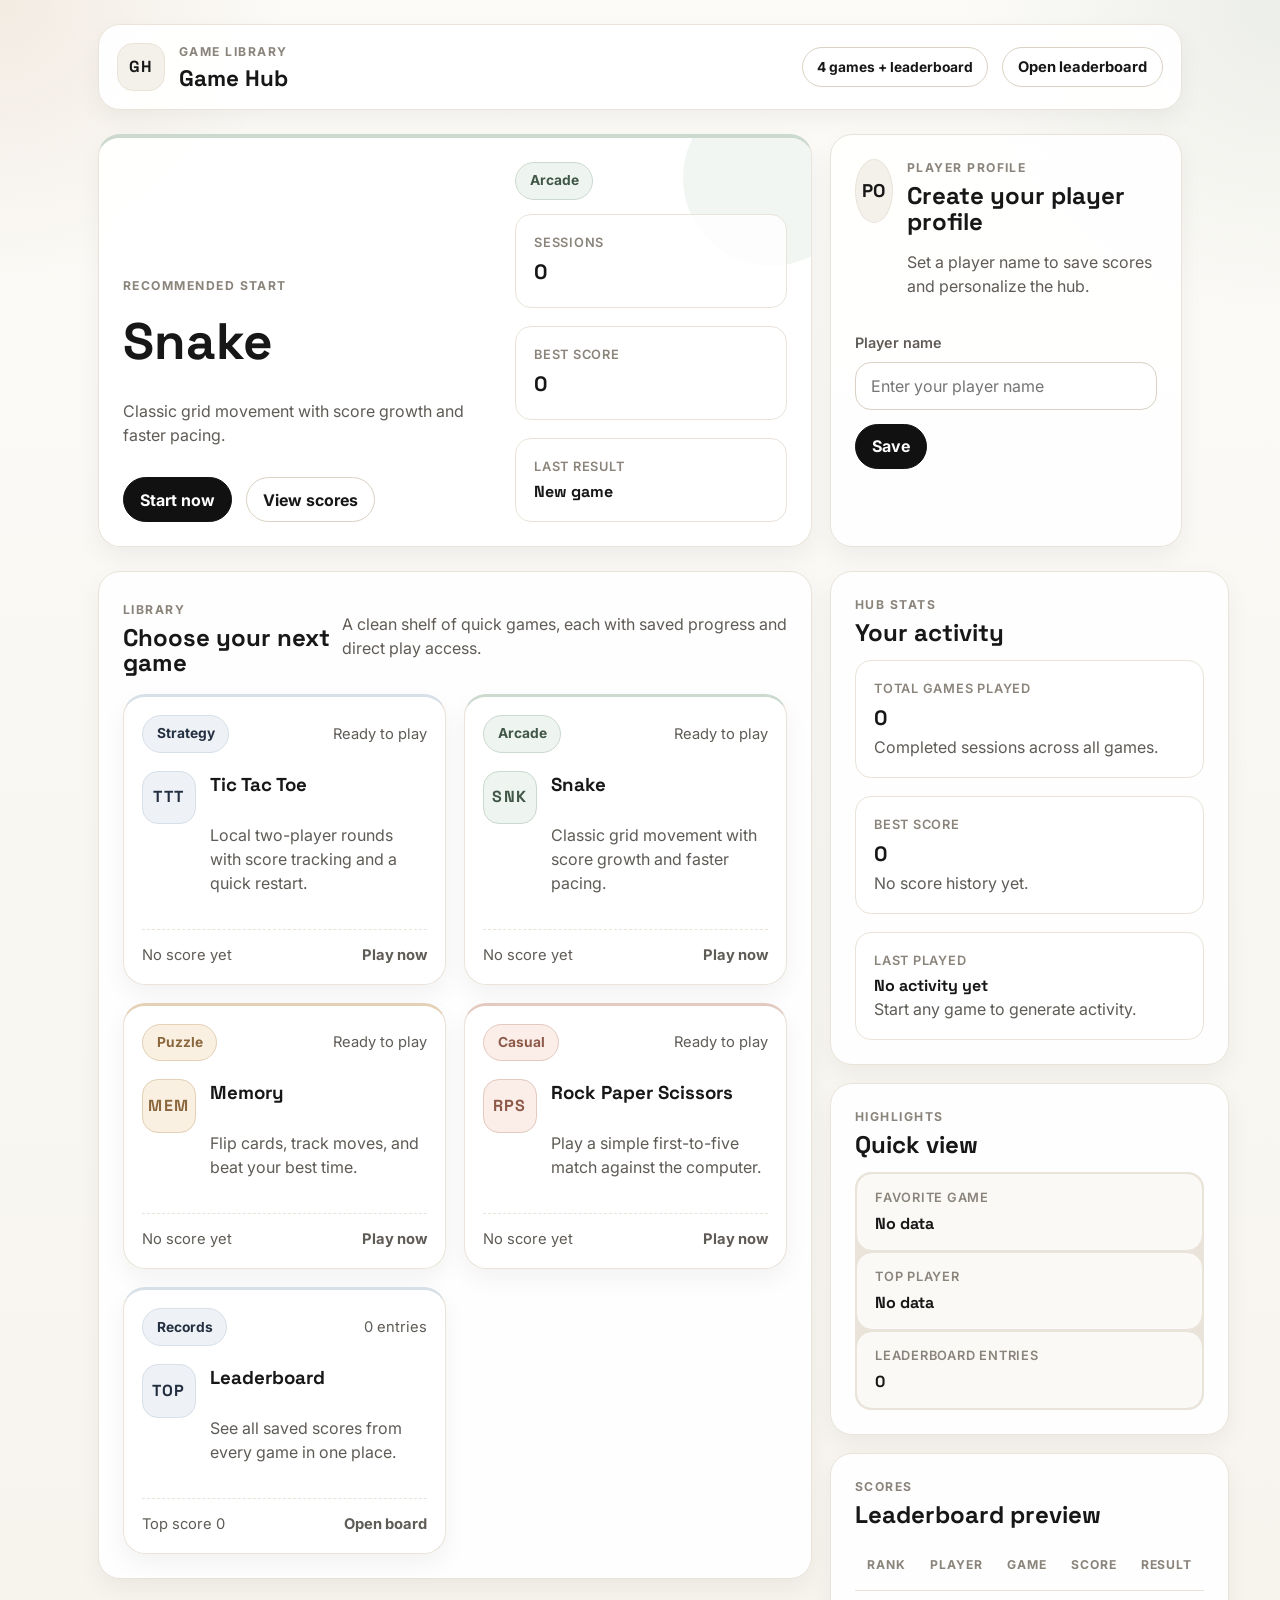
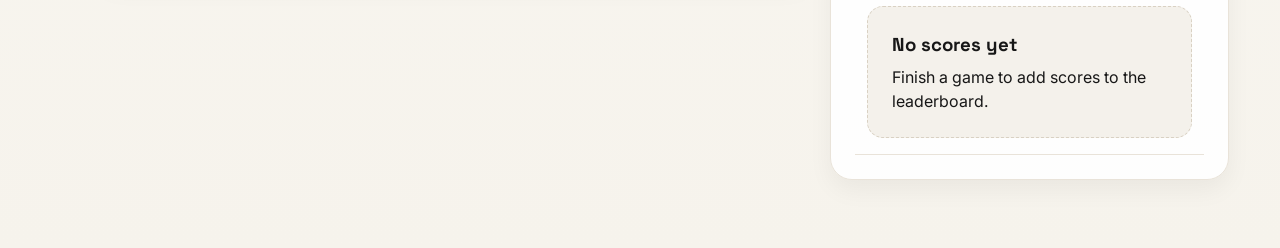
==== index.html @ f9f98b9a "Add Game Hub web app" ====
﻿<!DOCTYPE html>
<html lang="en">
<head>
  <meta charset="UTF-8">
  <meta name="viewport" content="width=device-width, initial-scale=1.0">
  <meta name="theme-color" content="#f7f5f0">
  <title>Game Hub</title>
  <link rel="stylesheet" href="styles/variables.css">
  <link rel="stylesheet" href="styles/global.css">
</head>
<body data-page="dashboard">
  <main class="app-shell app-shell-dashboard">
    <header class="topbar glass-card topbar-dashboard">
      <div class="brand">
        <div class="brand-mark">GH</div>
        <div>
          <p class="eyebrow">Game library</p>
          <h1 class="brand-title">Game Hub</h1>
        </div>
      </div>
      <div class="topbar-actions">
        <span class="topbar-pill">4 games + leaderboard</span>
        <a class="button button-secondary button-small" href="games/leaderboard/index.html">Open leaderboard</a>
      </div>
    </header>

    <section class="hub-hero">
      <article class="glass-card featured-panel tone-sage" id="featuredPanel">
        <div class="featured-copy">
          <p class="eyebrow" id="featuredEyebrow">Recommended start</p>
          <h2 class="hero-title featured-title" id="featuredGameName">Snake</h2>
          <p class="hero-text" id="featuredGameCopy">A quick arcade run is a great way to jump into the hub.</p>
          <div class="hero-actions">
            <a class="button" id="featuredGameLink" href="games/snake/index.html">Play now</a>
            <a class="button button-secondary" href="games/leaderboard/index.html">View scores</a>
          </div>
        </div>

        <div class="featured-side">
          <span class="feature-tag" id="featuredGameCategory">Arcade</span>
          <div class="feature-stats">
            <article class="feature-stat">
              <span class="stat-label">Sessions</span>
              <strong class="stat-value" id="featuredSessions">0</strong>
            </article>
            <article class="feature-stat">
              <span class="stat-label">Best score</span>
              <strong class="stat-value" id="featuredBestScore">0</strong>
            </article>
            <article class="feature-stat">
              <span class="stat-label">Last result</span>
              <strong class="stat-value stat-value-small" id="featuredLastResult">New game</strong>
            </article>
          </div>
        </div>
      </article>

      <aside class="glass-card profile-panel">
        <div class="profile-head">
          <div class="profile-avatar" id="profileAvatar">GH</div>
          <div>
            <p class="eyebrow">Player profile</p>
            <h2 class="profile-title" id="profileHeading">Create your player profile</h2>
            <p class="profile-copy" id="profileCopy">Set a player name to save scores and personalize the hub.</p>
          </div>
        </div>

        <div class="profile-actions">
          <button class="button button-secondary button-small is-hidden" id="editProfileBtn" type="button">Edit name</button>
        </div>

        <form class="profile-form" id="profileForm" novalidate>
          <label class="field" for="playerNameInput">
            <span class="field-label">Player name</span>
            <input
              class="field-input"
              id="playerNameInput"
              name="playerName"
              type="text"
              maxlength="18"
              placeholder="Enter your player name"
              autocomplete="nickname"
            >
          </label>
          <div class="profile-form-actions">
            <button class="button" id="saveProfileBtn" type="submit">Save</button>
            <button class="button button-secondary" id="cancelProfileBtn" type="button">Cancel</button>
          </div>
        </form>
      </aside>
    </section>

    <section class="dashboard-main">
      <section class="glass-card library-panel">
        <div class="section-header">
          <div>
            <p class="eyebrow">Library</p>
            <h2 class="section-title">Choose your next game</h2>
          </div>
          <p class="section-copy">A clean shelf of quick games, each with saved progress and direct play access.</p>
        </div>
        <div class="game-grid game-grid-dashboard" id="gameGrid"></div>
      </section>

      <aside class="sidebar-stack">
        <article class="glass-card stats-panel">
          <div class="section-header section-header-compact">
            <div>
              <p class="eyebrow">Hub stats</p>
              <h2 class="section-title">Your activity</h2>
            </div>
          </div>

          <div class="stats-grid stats-grid-compact">
            <article class="stat-card">
              <span class="stat-label">Total games played</span>
              <strong class="stat-value" id="totalGamesPlayed">0</strong>
              <span class="stat-copy">Completed sessions across all games.</span>
            </article>

            <article class="stat-card">
              <span class="stat-label">Best score</span>
              <strong class="stat-value" id="bestScoreValue">0</strong>
              <span class="stat-copy" id="bestScoreContext">No score history yet.</span>
            </article>

            <article class="stat-card">
              <span class="stat-label">Last played</span>
              <strong class="stat-value stat-value-small" id="lastPlayedGame">No activity yet</strong>
              <span class="stat-copy" id="lastPlayedTime">Start any game to generate activity.</span>
            </article>
          </div>
        </article>

        <article class="glass-card info-panel">
          <div class="section-header section-header-compact">
            <div>
              <p class="eyebrow">Highlights</p>
              <h2 class="section-title">Quick view</h2>
            </div>
          </div>

          <div class="insight-list">
            <div class="insight-item">
              <span class="summary-inline-label">Favorite game</span>
              <strong id="favoriteGameValue">No data</strong>
            </div>
            <div class="insight-item">
              <span class="summary-inline-label">Top player</span>
              <strong id="topPlayerValue">No data</strong>
            </div>
            <div class="insight-item">
              <span class="summary-inline-label">Leaderboard entries</span>
              <strong id="leaderboardEntriesValue">0</strong>
            </div>
          </div>
        </article>

        <article class="glass-card leaderboard-card">
          <div class="section-header section-header-compact">
            <div>
              <p class="eyebrow">Scores</p>
              <h2 class="section-title">Leaderboard preview</h2>
            </div>
          </div>

          <div class="table-wrap">
            <table class="leaderboard-table">
              <thead>
                <tr>
                  <th>Rank</th>
                  <th>Player</th>
                  <th>Game</th>
                  <th>Score</th>
                  <th>Result</th>
                </tr>
              </thead>
              <tbody id="leaderboardPreviewBody"></tbody>
            </table>
          </div>
        </article>
      </aside>
    </section>
  </main>

  <script src="shared/config.js" defer></script>
  <script src="shared/storage.js" defer></script>
  <script src="shared/scoreboard.js" defer></script>
  <script src="shared/ui.js" defer></script>
  <script src="script.js" defer></script>
</body>
</html>
---- styles/variables.css ----
﻿:root {
  color-scheme: light;
  --font-heading: "Space Grotesk", "Inter", "Segoe UI", sans-serif;
  --font-body: "Inter", "Segoe UI", sans-serif;
  --page-max: 1120px;
  --radius-xl: 28px;
  --radius-lg: 22px;
  --radius-md: 16px;
  --radius-sm: 12px;
  --space-1: 0.375rem;
  --space-2: 0.625rem;
  --space-3: 0.875rem;
  --space-4: 1.125rem;
  --space-5: 1.5rem;
  --space-6: 2rem;
  --space-7: 2.75rem;
  --bg-page: #fbfaf7;
  --bg-canvas: #f5f3ee;
  --bg-card: #ffffff;
  --bg-soft: #f4f1eb;
  --line-soft: #e9e3d9;
  --line-strong: #d9d1c3;
  --text-primary: #171717;
  --text-secondary: #5f5b56;
  --text-muted: #8a847b;
  --accent-cyan: #1f2937;
  --accent-green: #5f7a64;
  --accent-amber: #a97842;
  --accent-coral: #a85d4a;
  --shadow-card: 0 10px 24px rgba(24, 21, 18, 0.05);
  --shadow-card-hover: 0 18px 30px rgba(24, 21, 18, 0.08);
  --transition-base: 0.25s ease;
}
---- styles/global.css ----
﻿@import url("https://fonts.googleapis.com/css2?family=Inter:wght@400;500;600;700;800&family=Space+Grotesk:wght@500;700&display=swap");

*,
*::before,
*::after {
  box-sizing: border-box;
}

html {
  scroll-behavior: smooth;
}

body {
  margin: 0;
  min-height: 100vh;
  font-family: var(--font-body);
  background:
    radial-gradient(circle at top left, rgba(169, 120, 66, 0.12), transparent 18rem),
    radial-gradient(circle at top right, rgba(95, 122, 100, 0.1), transparent 20rem),
    linear-gradient(180deg, #fcfbf8 0%, #f6f3ec 100%);
  color: var(--text-primary);
  line-height: 1.5;
}

a {
  color: inherit;
  text-decoration: none;
}

button,
input {
  font: inherit;
}

button {
  cursor: pointer;
}

img,
canvas {
  display: block;
  max-width: 100%;
}

.app-shell,
.page-shell {
  width: min(100%, var(--page-max));
  margin: 0 auto;
  padding: var(--space-5) var(--space-4) var(--space-7);
  opacity: 0;
  transform: translateY(0.75rem);
  transition: opacity 0.35s ease, transform 0.35s ease;
}

body.is-ready .app-shell,
body.is-ready .page-shell {
  opacity: 1;
  transform: translateY(0);
}

.glass-card {
  background: rgba(255, 255, 255, 0.92);
  border: 1px solid var(--line-soft);
  border-radius: var(--radius-lg);
  box-shadow: var(--shadow-card);
}

.topbar {
  display: flex;
  align-items: center;
  justify-content: space-between;
  gap: var(--space-3);
  padding: var(--space-4);
  margin-bottom: var(--space-5);
}

.topbar-dashboard {
  backdrop-filter: blur(10px);
}

.topbar-actions,
.hero-actions,
.profile-form-actions,
.control-group,
.page-actions,
.profile-actions {
  display: flex;
  flex-wrap: wrap;
  gap: var(--space-3);
}

.topbar-pill,
.back-link,
.player-chip,
.feature-tag,
.card-badge {
  display: inline-flex;
  align-items: center;
  justify-content: center;
  min-height: 2.35rem;
  padding: 0 0.85rem;
  border-radius: 999px;
  font-size: 0.86rem;
  font-weight: 700;
}

.topbar-pill,
.back-link,
.player-chip {
  border: 1px solid var(--line-strong);
  background: var(--bg-card);
  color: var(--text-primary);
}

.brand {
  display: flex;
  align-items: center;
  gap: var(--space-3);
}

.brand-mark,
.card-icon {
  display: grid;
  place-items: center;
  width: 3rem;
  height: 3rem;
  border-radius: 1rem;
  border: 1px solid var(--line-soft);
  background: var(--bg-soft);
  color: var(--text-primary);
  font-family: var(--font-heading);
  font-weight: 700;
  letter-spacing: 0.08em;
  text-transform: uppercase;
}

.brand-title,
.hero-title,
.section-title,
.page-title,
.profile-title,
.panel-title {
  margin: 0;
  font-family: var(--font-heading);
  line-height: 1.06;
}

.brand-title {
  font-size: 1.4rem;
}

.hero-title,
.featured-title {
  font-size: clamp(2.2rem, 4vw, 3.8rem);
}

.page-title {
  font-size: clamp(2rem, 4vw, 2.8rem);
}

.eyebrow {
  margin: 0 0 var(--space-1);
  color: var(--text-muted);
  font-size: 0.76rem;
  font-weight: 700;
  letter-spacing: 0.12em;
  text-transform: uppercase;
}

.hero-text,
.profile-copy,
.section-copy,
.field-label,
.helper-text,
.card-copy p,
.card-body p,
.stat-copy,
.table-detail,
.status-message {
  color: var(--text-secondary);
}

.button {
  display: inline-flex;
  align-items: center;
  justify-content: center;
  min-height: 2.8rem;
  padding: 0 1rem;
  border: 1px solid #111111;
  border-radius: 999px;
  background: #111111;
  color: #ffffff;
  font-weight: 700;
  transition: transform var(--transition-base), background var(--transition-base), border-color var(--transition-base), color var(--transition-base), box-shadow var(--transition-base);
}

.button:hover {
  transform: translateY(-0.08rem);
  box-shadow: 0 10px 18px rgba(17, 17, 17, 0.08);
}

.button:active {
  transform: scale(0.98);
}

.button-secondary,
.button-ghost,
.back-link,
.player-chip {
  border: 1px solid var(--line-strong);
  background: var(--bg-card);
  color: var(--text-primary);
  box-shadow: none;
}

.button-danger {
  border-color: #d6b8b1;
  background: #fff6f3;
  color: #7a4135;
}

.button-small,
.back-link,
.player-chip {
  min-height: 2.55rem;
  padding: 0 0.95rem;
  font-size: 0.92rem;
}

.field {
  display: grid;
  gap: 0.5rem;
}

.field-label {
  font-size: 0.9rem;
  font-weight: 600;
}

.field-input {
  width: 100%;
  min-height: 3rem;
  padding: 0 0.95rem;
  border-radius: var(--radius-md);
  border: 1px solid var(--line-strong);
  background: var(--bg-card);
  color: var(--text-primary);
  outline: none;
  transition: border-color var(--transition-base), box-shadow var(--transition-base);
}

.field-input:focus {
  border-color: #111111;
  box-shadow: 0 0 0 0.2rem rgba(17, 17, 17, 0.05);
}

.hub-hero,
.dashboard-main,
.page-hero,
.game-layout,
.stats-grid,
.status-strip,
.summary-grid,
.mini-stat-grid,
.feature-stats,
.sidebar-stack,
.insight-list {
  display: grid;
  gap: var(--space-4);
}

.hub-hero,
.dashboard-main,
.dashboard-section,
.page-hero,
.page-section {
  margin-bottom: var(--space-5);
}

.featured-panel,
.profile-panel,
.library-panel,
.stats-panel,
.info-panel,
.leaderboard-card,
.game-panel,
.game-side-panel,
.page-hero {
  padding: var(--space-5);
}

.featured-panel {
  position: relative;
  overflow: hidden;
  display: grid;
  gap: var(--space-4);
  border-top: 4px solid var(--tone-stroke, var(--line-soft));
}

.featured-panel::after {
  content: "";
  position: absolute;
  top: -3rem;
  right: -3rem;
  width: 11rem;
  height: 11rem;
  border-radius: 50%;
  background: var(--tone-fill, var(--bg-soft));
  opacity: 0.8;
}

.featured-copy,
.featured-side {
  position: relative;
  z-index: 1;
}

.featured-copy {
  display: grid;
  gap: var(--space-3);
}

.featured-side {
  display: grid;
  align-content: start;
  gap: var(--space-3);
}

.feature-tag,
.card-badge {
  width: max-content;
  border: 1px solid var(--tone-stroke, var(--line-soft));
  background: var(--tone-fill, var(--bg-soft));
  color: var(--tone-text, var(--text-primary));
}

.feature-stat,
.stat-card,
.score-pill,
.summary-card,
.mini-stat-card,
.insight-item {
  border: 1px solid var(--line-soft);
  border-radius: var(--radius-md);
  background: rgba(255, 255, 255, 0.78);
}

.feature-stat,
.stat-card,
.score-pill,
.summary-card,
.mini-stat-card {
  padding: var(--space-4);
}

.stat-label,
.pill-label,
.summary-inline-label {
  display: block;
  color: var(--text-muted);
  font-size: 0.8rem;
  font-weight: 600;
  letter-spacing: 0.06em;
  text-transform: uppercase;
}

.stat-value,
.summary-value,
.mini-stat-value {
  display: block;
  margin-top: 0.35rem;
  font-family: var(--font-heading);
  font-size: 1.3rem;
}

.stat-value-small,
.summary-value-small {
  font-size: 1rem;
  line-height: 1.35;
}

.profile-head {
  display: flex;
  align-items: flex-start;
  gap: var(--space-3);
  margin-bottom: var(--space-4);
}

.profile-avatar {
  display: grid;
  place-items: center;
  width: 4rem;
  height: 4rem;
  border-radius: 50%;
  background: var(--bg-soft);
  border: 1px solid var(--line-soft);
  font-family: var(--font-heading);
  font-size: 1.15rem;
  font-weight: 700;
}

.profile-form {
  display: grid;
  gap: var(--space-3);
}

.section-header {
  display: flex;
  flex-direction: column;
  gap: 0.55rem;
  margin-bottom: var(--space-4);
}

.section-header-compact {
  margin-bottom: var(--space-3);
}

.stats-grid {
  grid-template-columns: repeat(auto-fit, minmax(11rem, 1fr));
}

.stats-grid-compact {
  grid-template-columns: 1fr;
}

.game-grid {
  display: grid;
  grid-template-columns: repeat(auto-fit, minmax(16rem, 1fr));
  gap: var(--space-4);
}

.game-card {
  display: flex;
  flex-direction: column;
  gap: var(--space-4);
  padding: var(--space-4);
  border-top: 3px solid var(--tone-stroke, var(--line-soft));
  transition: transform var(--transition-base), box-shadow var(--transition-base), border-color var(--transition-base);
}

.game-card:hover {
  transform: translateY(-0.14rem);
  box-shadow: var(--shadow-card-hover);
}

.game-card-head,
.card-topline,
.card-meta {
  display: flex;
  align-items: center;
  justify-content: space-between;
  gap: var(--space-3);
}

.game-card-body {
  display: grid;
  grid-template-columns: auto 1fr;
  gap: var(--space-3);
  align-items: start;
}

.game-card .card-icon {
  width: 3.35rem;
  height: 3.35rem;
  border-color: var(--tone-stroke, var(--line-soft));
  background: var(--tone-fill, var(--bg-soft));
  color: var(--tone-text, var(--text-primary));
}

.card-copy {
  display: grid;
  gap: 0.5rem;
}

.card-copy h3,
.card-body h3,
.empty-state h3 {
  margin: 0;
  font-family: var(--font-heading);
}

.card-status,
.card-meta span,
.card-link,
.card-link-strong {
  font-size: 0.92rem;
}

.card-status,
.card-meta span,
.card-link {
  color: var(--text-secondary);
}

.card-meta {
  flex-wrap: wrap;
  padding-top: var(--space-3);
  border-top: 1px dashed var(--line-soft);
}

.card-link-strong {
  color: var(--tone-text, var(--text-primary));
  font-weight: 700;
}

.insight-list {
  gap: 1px;
  padding: 1px;
  border-radius: var(--radius-md);
  background: var(--line-soft);
}

.insight-item {
  padding: var(--space-3) var(--space-4);
}

.insight-item strong {
  display: block;
  margin-top: 0.3rem;
  font-family: var(--font-heading);
}

.table-wrap {
  overflow-x: auto;
}

.leaderboard-table {
  width: 100%;
  border-collapse: collapse;
}

.leaderboard-table th,
.leaderboard-table td {
  padding: 0.95rem 0.75rem;
  text-align: left;
  border-bottom: 1px solid var(--line-soft);
  vertical-align: top;
}

.leaderboard-table th {
  color: var(--text-muted);
  font-size: 0.76rem;
  font-weight: 700;
  letter-spacing: 0.08em;
  text-transform: uppercase;
}

.rank-pill {
  display: inline-flex;
  align-items: center;
  justify-content: center;
  min-width: 2rem;
  padding: 0.25rem 0.55rem;
  border-radius: 999px;
  background: var(--bg-soft);
  border: 1px solid var(--line-soft);
  font-weight: 700;
}

.table-player {
  font-weight: 700;
}

.empty-state {
  display: grid;
  gap: 0.4rem;
  padding: var(--space-5);
  border-radius: var(--radius-md);
  border: 1px dashed var(--line-strong);
  background: var(--bg-soft);
}

.empty-state p,
.empty-state h3 {
  margin: 0;
}

.panel-heading {
  display: flex;
  align-items: flex-start;
  justify-content: space-between;
  gap: var(--space-3);
  margin-bottom: var(--space-4);
}

.helper-list {
  display: grid;
  gap: 0.6rem;
  margin: 0;
  padding: 0;
  list-style: none;
}

.helper-list li {
  color: var(--text-secondary);
}

.status-message {
  margin: var(--space-4) 0;
}

.tone-ink {
  --tone-fill: #eef2f6;
  --tone-stroke: #d7dfe8;
  --tone-text: #243041;
}

.tone-sage {
  --tone-fill: #eef4ef;
  --tone-stroke: #ccd9cf;
  --tone-text: #405747;
}

.tone-amber {
  --tone-fill: #faf0e2;
  --tone-stroke: #e3d0b5;
  --tone-text: #8b673d;
}

.tone-clay {
  --tone-fill: #fbede8;
  --tone-stroke: #e3c9c0;
  --tone-text: #8d5a4a;
}

.is-hidden {
  display: none !important;
}

.toast-stack {
  position: fixed;
  right: 1rem;
  bottom: 1rem;
  z-index: 20;
  display: grid;
  gap: 0.75rem;
}

.toast {
  min-width: 15rem;
  max-width: 22rem;
  padding: 0.9rem 1rem;
  border-radius: var(--radius-md);
  border: 1px solid var(--line-strong);
  background: #ffffff;
  box-shadow: var(--shadow-card);
}

.toast[data-tone="error"] {
  border-color: #d6b8b1;
}

.toast[data-tone="success"] {
  border-color: #cfd8cb;
}

@media (min-width: 880px) {
  .hub-hero {
    grid-template-columns: minmax(0, 1.35fr) 22rem;
  }

  .featured-panel {
    grid-template-columns: minmax(0, 1.2fr) 17rem;
    align-items: end;
  }

  .dashboard-main {
    grid-template-columns: minmax(0, 1.45fr) 22rem;
    align-items: start;
  }

  .page-hero,
  .game-layout {
    grid-template-columns: minmax(0, 0.95fr) minmax(0, 1.25fr);
  }

  .section-header {
    flex-direction: row;
    align-items: end;
    justify-content: space-between;
  }

  .status-strip,
  .summary-grid,
  .mini-stat-grid {
    grid-template-columns: repeat(3, minmax(0, 1fr));
  }
}

@media (max-width: 879px) {
  .topbar {
    align-items: flex-start;
    flex-direction: column;
  }

  .topbar-actions {
    width: 100%;
    justify-content: space-between;
  }
}

@media (max-width: 540px) {
  .featured-title,
  .hero-title {
    font-size: 2rem;
  }

  .game-card-body {
    grid-template-columns: 1fr;
  }
}
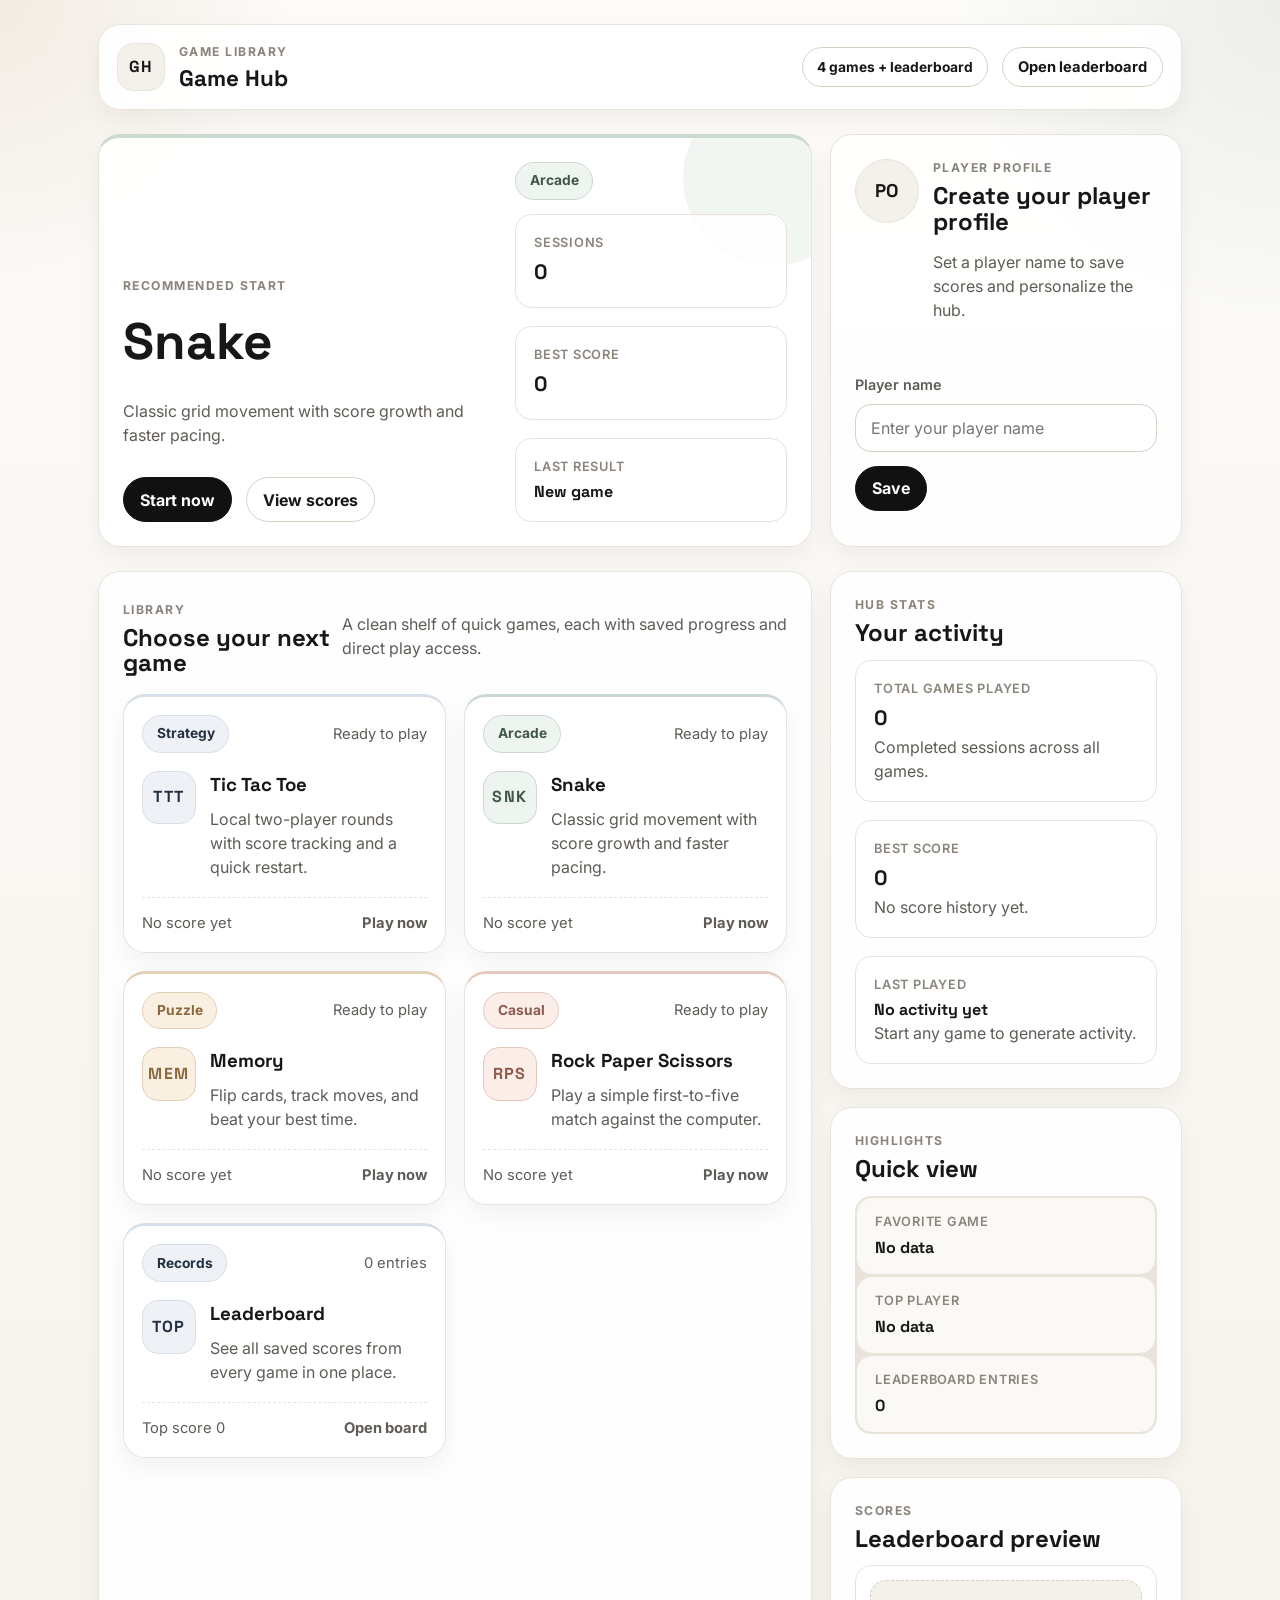
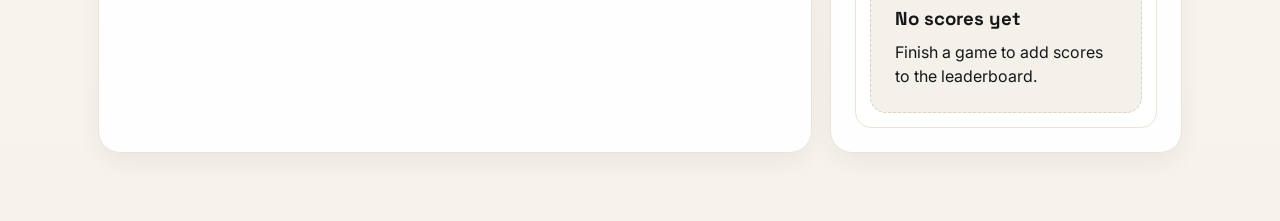
==== commit 7995fef7: "Improve responsive alignment across devices" ====
--- a/index.html
+++ b/index.html
@@ -165,7 +165,7 @@
           </div>
 
           <div class="table-wrap">
-            <table class="leaderboard-table">
+            <table class="leaderboard-table leaderboard-table-compact">
               <thead>
                 <tr>
                   <th>Rank</th>
@@ -190,3 +190,4 @@
   <script src="script.js" defer></script>
 </body>
 </html>
+
--- a/styles/global.css
+++ b/styles/global.css
@@ -13,6 +13,7 @@
 body {
   margin: 0;
   min-height: 100vh;
+  overflow-x: hidden;
   font-family: var(--font-body);
   background:
     radial-gradient(circle at top left, rgba(169, 120, 66, 0.12), transparent 18rem),
@@ -46,7 +47,7 @@
 .page-shell {
   width: min(100%, var(--page-max));
   margin: 0 auto;
-  padding: var(--space-5) var(--space-4) var(--space-7);
+  padding: clamp(1rem, 2vw, 1.5rem) clamp(0.95rem, 3vw, 1.125rem) clamp(2rem, 5vw, 2.75rem);
   opacity: 0;
   transform: translateY(0.75rem);
   transition: opacity 0.35s ease, transform 0.35s ease;
@@ -70,7 +71,7 @@
   align-items: center;
   justify-content: space-between;
   gap: var(--space-3);
-  padding: var(--space-4);
+  padding: clamp(1rem, 2vw, 1.125rem);
   margin-bottom: var(--space-5);
 }
 
@@ -116,6 +117,7 @@
   display: flex;
   align-items: center;
   gap: var(--space-3);
+  min-width: 0;
 }
 
 .brand-mark,
@@ -132,6 +134,7 @@
   font-weight: 700;
   letter-spacing: 0.08em;
   text-transform: uppercase;
+  flex-shrink: 0;
 }
 
 .brand-title,
@@ -143,6 +146,7 @@
   margin: 0;
   font-family: var(--font-heading);
   line-height: 1.06;
+  overflow-wrap: anywhere;
 }
 
 .brand-title {
@@ -286,7 +290,32 @@
 .game-panel,
 .game-side-panel,
 .page-hero {
-  padding: var(--space-5);
+  padding: clamp(1rem, 2vw, 1.5rem);
+}
+
+.hub-hero > *,
+.dashboard-main > *,
+.page-hero > *,
+.game-layout > *,
+.sidebar-stack > *,
+.featured-panel > *,
+.game-card > *,
+.status-strip > *,
+.summary-grid > *,
+.stats-grid > *,
+.feature-stats > * {
+  min-width: 0;
+}
+
+.featured-panel,
+.profile-panel,
+.library-panel,
+.stats-panel,
+.info-panel,
+.leaderboard-card,
+.game-panel,
+.game-side-panel {
+  height: 100%;
 }
 
 .featured-panel {
@@ -329,6 +358,7 @@
 .feature-tag,
 .card-badge {
   width: max-content;
+  max-width: 100%;
   border: 1px solid var(--tone-stroke, var(--line-soft));
   background: var(--tone-fill, var(--bg-soft));
   color: var(--tone-text, var(--text-primary));
@@ -371,6 +401,7 @@
   margin-top: 0.35rem;
   font-family: var(--font-heading);
   font-size: 1.3rem;
+  overflow-wrap: anywhere;
 }
 
 .stat-value-small,
@@ -379,11 +410,16 @@
   line-height: 1.35;
 }
 
+.profile-panel {
+  display: grid;
+  gap: var(--space-4);
+  align-content: start;
+}
+
 .profile-head {
   display: flex;
   align-items: flex-start;
   gap: var(--space-3);
-  margin-bottom: var(--space-4);
 }
 
 .profile-avatar {
@@ -397,6 +433,7 @@
   font-family: var(--font-heading);
   font-size: 1.15rem;
   font-weight: 700;
+  flex-shrink: 0;
 }
 
 .profile-form {
@@ -407,6 +444,7 @@
 .section-header {
   display: flex;
   flex-direction: column;
+  align-items: flex-start;
   gap: 0.55rem;
   margin-bottom: var(--space-4);
 }
@@ -415,17 +453,14 @@
   margin-bottom: var(--space-3);
 }
 
-.stats-grid {
-  grid-template-columns: repeat(auto-fit, minmax(11rem, 1fr));
-}
-
-.stats-grid-compact {
+.stats-grid,
+.stats-grid-compact,
+.game-grid {
   grid-template-columns: 1fr;
 }
 
 .game-grid {
   display: grid;
-  grid-template-columns: repeat(auto-fit, minmax(16rem, 1fr));
   gap: var(--space-4);
 }
 
@@ -433,6 +468,7 @@
   display: flex;
   flex-direction: column;
   gap: var(--space-4);
+  height: 100%;
   padding: var(--space-4);
   border-top: 3px solid var(--tone-stroke, var(--line-soft));
   transition: transform var(--transition-base), box-shadow var(--transition-base), border-color var(--transition-base);
@@ -470,6 +506,7 @@
 .card-copy {
   display: grid;
   gap: 0.5rem;
+  min-width: 0;
 }
 
 .card-copy h3,
@@ -479,6 +516,10 @@
   font-family: var(--font-heading);
 }
 
+.card-copy p {
+  margin: 0;
+}
+
 .card-status,
 .card-meta span,
 .card-link,
@@ -494,6 +535,7 @@
 
 .card-meta {
   flex-wrap: wrap;
+  margin-top: auto;
   padding-top: var(--space-3);
   border-top: 1px dashed var(--line-soft);
 }
@@ -518,9 +560,11 @@
   display: block;
   margin-top: 0.3rem;
   font-family: var(--font-heading);
+  overflow-wrap: anywhere;
 }
 
 .table-wrap {
+  width: 100%;
   overflow-x: auto;
 }
 
@@ -535,6 +579,7 @@
   text-align: left;
   border-bottom: 1px solid var(--line-soft);
   vertical-align: top;
+  overflow-wrap: anywhere;
 }
 
 .leaderboard-table th {
@@ -561,6 +606,16 @@
   font-weight: 700;
 }
 
+.table-detail {
+  display: block;
+  margin-top: 0.25rem;
+}
+
+.leaderboard-table td[colspan] {
+  padding: 0;
+  border-bottom: 0;
+}
+
 .empty-state {
   display: grid;
   gap: 0.4rem;
@@ -597,6 +652,54 @@
 
 .status-message {
   margin: var(--space-4) 0;
+}
+
+.leaderboard-table-compact thead {
+  display: none;
+}
+
+.leaderboard-table-compact,
+.leaderboard-table-compact tbody,
+.leaderboard-table-compact tr,
+.leaderboard-table-compact td {
+  display: block;
+  width: 100%;
+}
+
+.leaderboard-table-compact tbody {
+  display: grid;
+  gap: var(--space-3);
+}
+
+.leaderboard-table-compact tr {
+  padding: var(--space-3);
+  border: 1px solid var(--line-soft);
+  border-radius: var(--radius-md);
+  background: rgba(255, 255, 255, 0.82);
+}
+
+.leaderboard-table-compact td {
+  padding: 0;
+  border-bottom: 0;
+}
+
+.leaderboard-table-compact td + td {
+  margin-top: 0.7rem;
+}
+
+.leaderboard-table-compact td::before {
+  content: attr(data-label);
+  display: block;
+  margin-bottom: 0.2rem;
+  color: var(--text-muted);
+  font-size: 0.74rem;
+  font-weight: 700;
+  letter-spacing: 0.08em;
+  text-transform: uppercase;
+}
+
+.leaderboard-table-compact td[colspan]::before {
+  content: none;
 }
 
 .tone-ink {
@@ -654,24 +757,42 @@
   border-color: #cfd8cb;
 }
 
-@media (min-width: 880px) {
+@media (min-width: 560px) {
+  .stats-grid,
+  .stats-grid-compact,
+  .game-grid,
+  .game-grid-dashboard,
+  .summary-grid,
+  .mini-stat-grid,
+  .status-strip {
+    grid-template-columns: repeat(2, minmax(0, 1fr));
+  }
+}
+
+@media (min-width: 720px) {
   .hub-hero {
-    grid-template-columns: minmax(0, 1.35fr) 22rem;
+    grid-template-columns: minmax(0, 1.2fr) minmax(18rem, 21rem);
+    align-items: stretch;
   }
 
   .featured-panel {
-    grid-template-columns: minmax(0, 1.2fr) 17rem;
+    grid-template-columns: minmax(0, 1fr) 15rem;
     align-items: end;
-  }
-
-  .dashboard-main {
-    grid-template-columns: minmax(0, 1.45fr) 22rem;
-    align-items: start;
   }
 
   .page-hero,
   .game-layout {
-    grid-template-columns: minmax(0, 0.95fr) minmax(0, 1.25fr);
+    grid-template-columns: minmax(0, 1fr) minmax(18rem, 22rem);
+    align-items: start;
+  }
+
+  .sidebar-stack {
+    grid-template-columns: repeat(2, minmax(0, 1fr));
+    align-items: start;
+  }
+
+  .sidebar-stack .leaderboard-card {
+    grid-column: 1 / -1;
   }
 
   .section-header {
@@ -679,15 +800,44 @@
     align-items: end;
     justify-content: space-between;
   }
-
-  .status-strip,
+}
+
+@media (min-width: 960px) {
+  .dashboard-main {
+    grid-template-columns: minmax(0, 1.45fr) 22rem;
+    align-items: start;
+  }
+
+  .sidebar-stack {
+    grid-template-columns: 1fr;
+  }
+
+  .sidebar-stack .leaderboard-card {
+    grid-column: auto;
+  }
+
+  .stats-grid-compact {
+    grid-template-columns: 1fr;
+  }
+}
+
+@media (min-width: 1100px) {
+  .hub-hero {
+    grid-template-columns: minmax(0, 1.35fr) 22rem;
+  }
+
+  .featured-panel {
+    grid-template-columns: minmax(0, 1.2fr) 17rem;
+  }
+
   .summary-grid,
-  .mini-stat-grid {
+  .mini-stat-grid,
+  .status-strip {
     grid-template-columns: repeat(3, minmax(0, 1fr));
   }
 }
 
-@media (max-width: 879px) {
+@media (max-width: 719px) {
   .topbar {
     align-items: flex-start;
     flex-direction: column;
@@ -695,7 +845,57 @@
 
   .topbar-actions {
     width: 100%;
-    justify-content: space-between;
+    justify-content: flex-start;
+  }
+}
+
+@media (max-width: 640px) {
+  .leaderboard-table:not(.leaderboard-table-compact) thead {
+    display: none;
+  }
+
+  .leaderboard-table:not(.leaderboard-table-compact),
+  .leaderboard-table:not(.leaderboard-table-compact) tbody,
+  .leaderboard-table:not(.leaderboard-table-compact) tr,
+  .leaderboard-table:not(.leaderboard-table-compact) td {
+    display: block;
+    width: 100%;
+  }
+
+  .leaderboard-table:not(.leaderboard-table-compact) tbody {
+    display: grid;
+    gap: var(--space-3);
+  }
+
+  .leaderboard-table:not(.leaderboard-table-compact) tr {
+    padding: var(--space-4);
+    border: 1px solid var(--line-soft);
+    border-radius: var(--radius-md);
+    background: rgba(255, 255, 255, 0.82);
+  }
+
+  .leaderboard-table:not(.leaderboard-table-compact) td {
+    padding: 0;
+    border-bottom: 0;
+  }
+
+  .leaderboard-table:not(.leaderboard-table-compact) td + td {
+    margin-top: 0.7rem;
+  }
+
+  .leaderboard-table:not(.leaderboard-table-compact) td::before {
+    content: attr(data-label);
+    display: block;
+    margin-bottom: 0.2rem;
+    color: var(--text-muted);
+    font-size: 0.74rem;
+    font-weight: 700;
+    letter-spacing: 0.08em;
+    text-transform: uppercase;
+  }
+
+  .leaderboard-table:not(.leaderboard-table-compact) td[colspan]::before {
+    content: none;
   }
 }
 
@@ -705,7 +905,53 @@
     font-size: 2rem;
   }
 
+  .topbar-actions,
+  .hero-actions,
+  .profile-form-actions,
+  .control-group,
+  .page-actions,
+  .profile-actions {
+    flex-direction: column;
+    align-items: stretch;
+  }
+
+  .topbar-pill,
+  .topbar-actions .button,
+  .hero-actions .button,
+  .profile-form-actions .button,
+  .control-group .button,
+  .page-actions .button,
+  .profile-actions .button,
+  .back-link,
+  .player-chip {
+    width: 100%;
+  }
+
+  .profile-head,
+  .brand,
+  .panel-heading {
+    flex-direction: column;
+  }
+
   .game-card-body {
     grid-template-columns: 1fr;
   }
-}
+
+  .featured-panel::after {
+    top: -2.5rem;
+    right: -2.5rem;
+    width: 8rem;
+    height: 8rem;
+  }
+
+  .toast-stack {
+    left: 1rem;
+    right: 1rem;
+  }
+
+  .toast {
+    min-width: 0;
+    max-width: none;
+  }
+}
+
